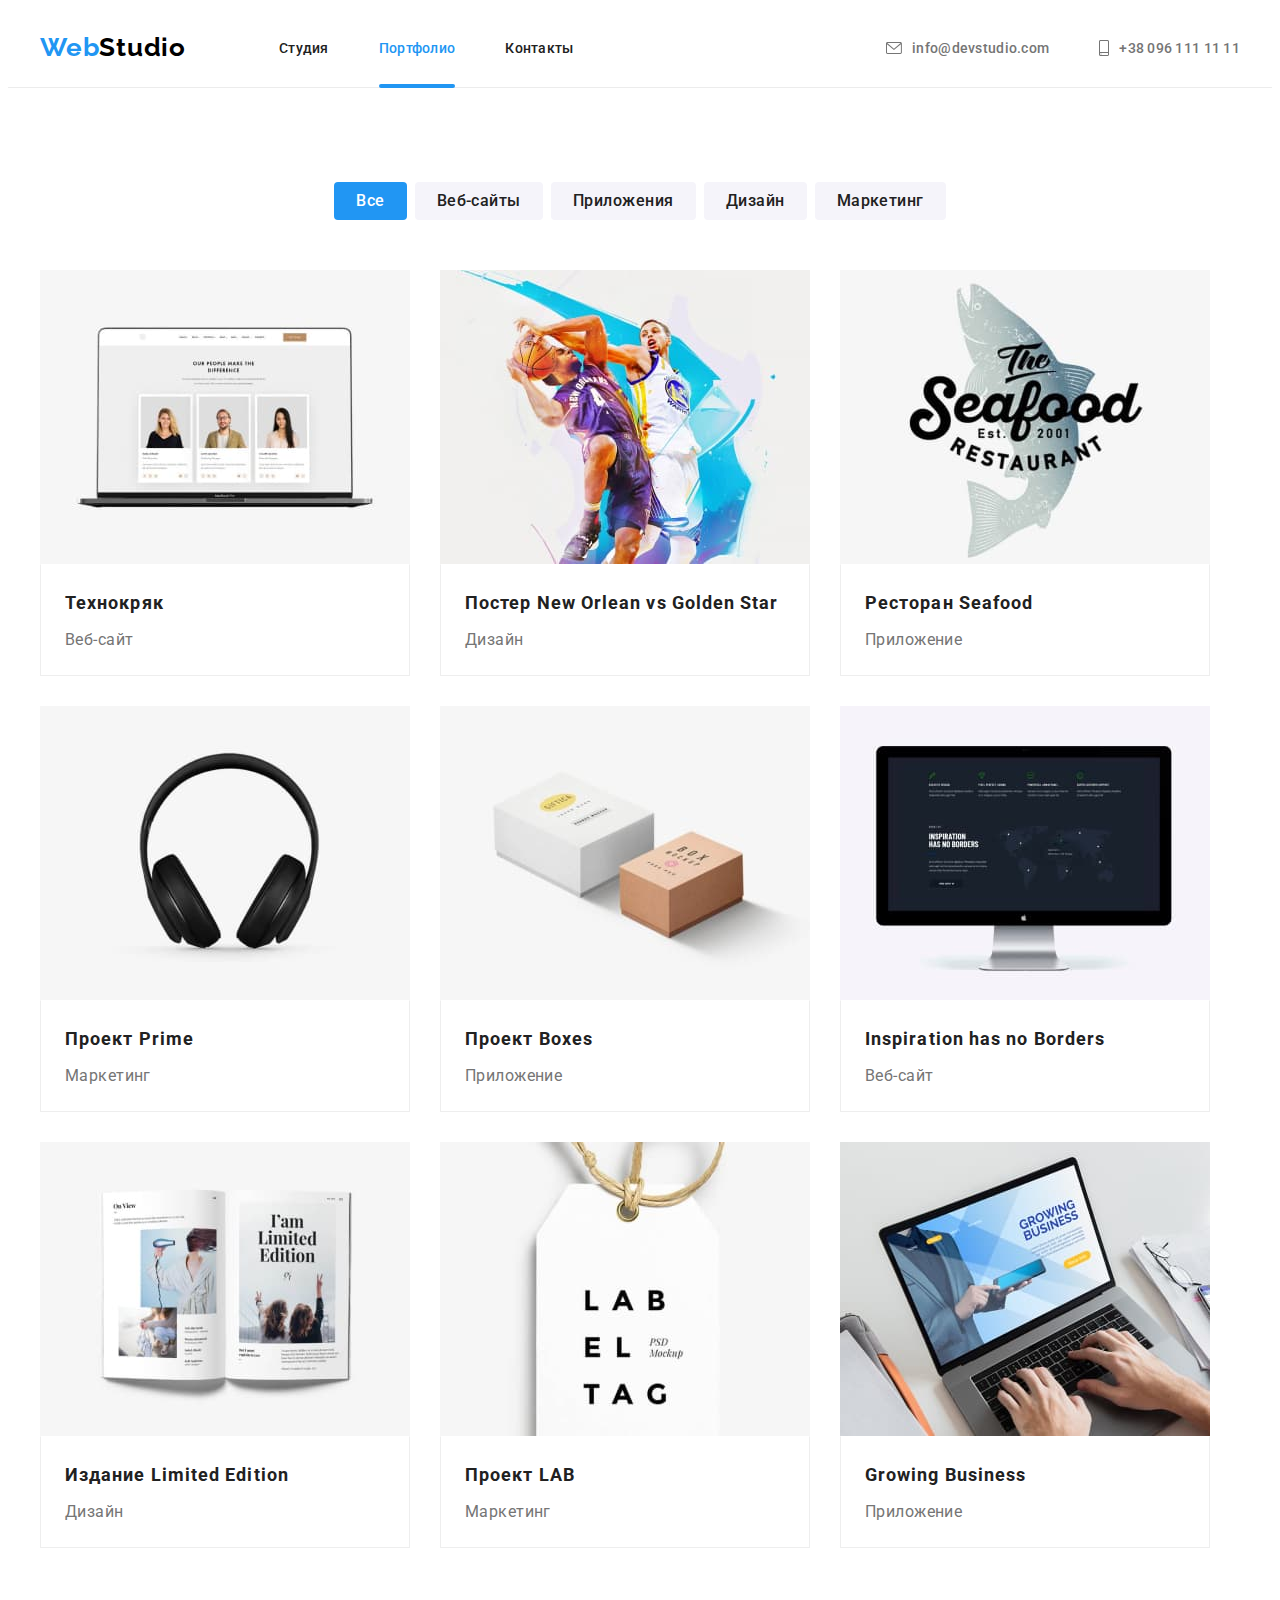
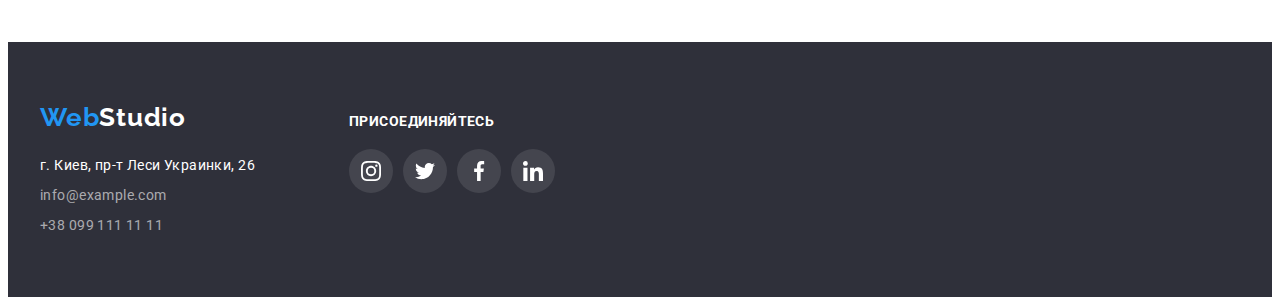
==== portfolio.html @ 2c1c2d13 "Створює проект для HW6" ====
<!DOCTYPE html>
<html lang="ru">

<head>
   <meta charset="UTF-8" />
   <meta http-equiv="X-UA-Compatible" content="IE=edge" />
   <meta name="viewport" content="width=device-width, initial-scale=1.0" />
   <title>WebStudio</title>

   <link rel="preconnect" href="https://fonts.googleapis.com" />
   <link rel="preconnect" href="https://fonts.gstatic.com" crossorigin />
   <link
      href="https://fonts.googleapis.com/css2?family=Raleway:wght@700&family=Roboto:wght@400;500;700;900&display=swap"
      rel="stylesheet" />
   <link rel="stylesheet" href="https://cdnjs.cloudflare.com/ajax/libs/modern-normalize/1.1.0/modern-normalize.min.css"
      integrity="sha512-wpPYUAdjBVSE4KJnH1VR1HeZfpl1ub8YT/NKx4PuQ5NmX2tKuGu6U/JRp5y+Y8XG2tV+wKQpNHVUX03MfMFn9Q=="
      crossorigin="anonymous" referrerpolicy="no-referrer" />
   <link rel="stylesheet" href="./css/styles.css" />
</head>

<body>
   <!-- Шапка сайта -->
   <header class="header">
      <div class="container header-container">
         <a href="./index.html" class="logo link">Web<span class="logo2">Studio</span></a>
         <nav>
            <ul class="nav-list list">
               <li class="nav-list-item">
                  <a href="./index.html" class="link nav-link">Студия</a>
               </li>
               <li class="nav-list-item">
                  <a href="./portfolio.html" class="link nav-link current">Портфолио</a>
               </li>
               <li class="nav-list-item"><a href="" class="link nav-link">Контакты</a></li>
            </ul>
         </nav>
         <ul class="list header-contact">
            <li class="header-contact-item">
               <a href="mailto:info@devstudio.com" class="link nav-link-mail">
                  <svg class="header-contact-icon" width="16" height="12">
                     <use href="./images/icons.svg#icon-envelope"></use>
                  </svg>
                  info@devstudio.com
               </a>
            </li>
            <li class="header-contact-item">
               <a href="tel:+380961111111" class="link nav-link-tel">
                  <svg class="header-contact-icon" width="10" height="16">
                     <use href="./images/icons.svg#icon-smartphone"></use>
                  </svg>
                  +38 096 111 11 11
               </a>
            </li>
         </ul>
      </div>
   </header>
   <!-- Основной контент -->
   <main>
      <!-- Портфолио с примерами работ -->
      <section class="portfolio">
         <div class="container portfolio-container">
            <h1 class="portfolio-title">Портфолио с примерами работ</h1>
            <!-- Кнопки фильтра -->
            <ul class="list button-list">
               <li class="button-list-item">
                  <button type="button" class="filter-btn btn-current">Все</button>
               </li>
               <li class="button-list-item">
                  <button type="button" class="filter-btn">Веб-сайты</button>
               </li>
               <li class="button-list-item">
                  <button type="button" class="filter-btn">Приложения</button>
               </li>
               <li class="button-list-item">
                  <button type="button" class="filter-btn">Дизайн</button>
               </li>
               <li class="button-list-item">
                  <button type="button" class="filter-btn">Маркетинг</button>
               </li>
            </ul>
            <!-- Галерея с примерами работ -->
            <ul class="list portfolio-list">
               <li class="portfolio-list-item">
                  <a href="" class="portfolio-item link">
                     <img src="./images/sample1.jpg" alt="Фото ноутбука, на котором отображается сайт" width="370" />
                     <div class="overflow-hidden">
                        <div class="overlay">Технокряк это современная площадка распространения коронавируса. Компании
                           используют эту платформу для цифрового шпионажа и атак на защищённые сервера конкурентов.
                        </div>
                     </div>

                     <div class="card-title">
                        <h2 class="portfolio-item-title">Технокряк</h2>
                        <p class="portfolio-item-text">Веб-сайт</p>
                     </div>
                  </a>
               </li>
               <li class="portfolio-list-item">
                  <a href="" class="portfolio-item link">
                     <img src="./images/sample2.jpg" alt="Постер с двумя баскетболистами, которые борются за мяч"
                        width="370" />
                     <div class="overflow-hidden">
                        <div class="overlay">Технокряк это современная площадка распространения коронавируса. Компании
                           используют эту платформу для цифрового шпионажа и атак на защищённые сервера конкурентов.
                        </div>
                     </div>
                     <div class="card-title">
                        <h2 class="portfolio-item-title">Постер New Orlean vs Golden Star</h2>
                        <p class="portfolio-item-text">Дизайн</p>
                     </div>
                  </a>
               </li>
               <li class="portfolio-list-item">
                  <a href="" class="portfolio-item link">
                     <img src="./images/sample3.jpg"
                        alt="Изображение логотипа ресторана, на котором есть рыба и название ресторана" width="370" />
                     <div class="overflow-hidden">
                        <div class="overlay">Технокряк это современная площадка распространения коронавируса. Компании
                           используют эту платформу для цифрового шпионажа и атак на защищённые сервера конкурентов.
                        </div>
                     </div>
                     <div class="card-title">
                        <h2 class="portfolio-item-title">Ресторан Seafood</h2>
                        <p class="portfolio-item-text">Приложение</p>
                     </div>
                  </a>
               </li>
               <li class="portfolio-list-item">
                  <a href="" class="portfolio-item link">
                     <img src="./images/sample4.jpg" alt="Фото наушников" width="370" />
                     <div class="overflow-hidden">
                        <div class="overlay">Технокряк это современная площадка распространения коронавируса. Компании
                           используют эту платформу для цифрового шпионажа и атак на защищённые сервера конкурентов.
                        </div>
                     </div>
                     <div class="card-title">
                        <h2 class="portfolio-item-title">Проект Prime</h2>
                        <p class="portfolio-item-text">Маркетинг</p>
                     </div>
                  </a>
               </li>
               <li class="portfolio-list-item">
                  <a href="" class="portfolio-item link">
                     <img src="./images/sample5.jpg" alt="Изображение с двумя небольшими коробками" width="370" />
                     <div class="overflow-hidden">
                        <div class="overlay">Технокряк это современная площадка распространения коронавируса. Компании
                           используют эту платформу для цифрового шпионажа и атак на защищённые сервера конкурентов.
                        </div>
                     </div>
                     <div class="card-title">
                        <h2 class="portfolio-item-title">Проект Boxes</h2>
                        <p class="portfolio-item-text">Приложение</p>
                     </div>
                  </a>
               </li>
               <li class="portfolio-list-item">
                  <a href="" class="portfolio-item link">
                     <img src="./images/sample6.jpg" alt="Изображение монитора, на котором отображается страница сайта"
                        width="370" />
                     <div class="overflow-hidden">
                        <div class="overlay">Технокряк это современная площадка распространения коронавируса. Компании
                           используют эту платформу для цифрового шпионажа и атак на защищённые сервера конкурентов.
                        </div>
                     </div>
                     <div class="card-title">
                        <h2 class="portfolio-item-title" lang="en">
                           Inspiration has no Borders
                        </h2>
                        <p class="portfolio-item-text">Веб-сайт</p>
                     </div>
                  </a>
               </li>
               <li class="portfolio-list-item">
                  <a href="" class="portfolio-item link">
                     <img src="./images/sample7.jpg" alt="Фото раскрытого журнала" width="370" />
                     <div class="overflow-hidden">
                        <div class="overlay">Технокряк это современная площадка распространения коронавируса. Компании
                           используют эту платформу для цифрового шпионажа и атак на защищённые сервера конкурентов.
                        </div>
                     </div>
                     <div class="card-title">
                        <h2 class="portfolio-item-title">Издание Limited Edition</h2>
                        <p class="portfolio-item-text">Дизайн</p>
                     </div>
                  </a>
               </li>
               <li class="portfolio-list-item">
                  <a href="" class="portfolio-item link">
                     <img src="./images/sample8.jpg" alt="Фото бирки" />
                     <div class="overflow-hidden">
                        <div class="overlay">Технокряк это современная площадка распространения коронавируса. Компании
                           используют эту платформу для цифрового шпионажа и атак на защищённые сервера конкурентов.
                        </div>
                     </div>
                     <div class="card-title">
                        <h2 class="portfolio-item-title">Проект LAB</h2>
                        <p class="portfolio-item-text">Маркетинг</p>
                     </div>
                  </a>
               </li>
               <li class="portfolio-list-item">
                  <a href="" class="portfolio-item link">
                     <img src="./images/sample9.jpg" alt="Мужские руки нажимают кнопки на ноутбуке" width="370" />
                     <div class="overflow-hidden">
                        <div class="overlay">Технокряк это современная площадка распространения коронавируса. Компании
                           используют эту платформу для цифрового шпионажа и атак на защищённые сервера конкурентов.
                        </div>
                     </div>
                     <div class="card-title">
                        <h2 class="portfolio-item-title">Growing Business</h2>
                        <p class="portfolio-item-text">Приложение</p>
                     </div>
                  </a>
               </li>
            </ul>
         </div>
      </section>
   </main>
   <!-- Футер -->
   <footer class="footer">
      <div class="container footer-container">
         <div>
            <a href="./index.html" class="logo link logo-footer">Web<span class="footer-logo2">Studio</span></a>
            <address class="address">
               <ul class="list address-list">
                  <li class="address-list-item">
                     <a href="https://www.google.com/maps/place/%D0%B1%D1%83%D0%BB%D1%8C%D0%B2%D0%B0%D1%80+%D0%9B%D0%B5%D1%81%D1%96+%D0%A3%D0%BA%D1%80%D0%B0%D1%97%D0%BD%D0%BA%D0%B8,+26,+%D0%9A%D0%B8%D1%97%D0%B2,+02000/@50.4262953,30.5384616,18z/data=!4m13!1m7!3m6!1s0x40d4cf0e033ecbe9:0x57a4dffefec77da0!2z0LHRg9C70YzQstCw0YAg0JvQtdGB0ZYg0KPQutGA0LDRl9C90LrQuCwgMjYsINCa0LjRl9CyLCAwMjAwMA!3b1!8m2!3d50.4265807!4d30.5383858!3m4!1s0x40d4cf0e033ecbe9:0x57a4dffefec77da0!8m2!3d50.4265807!4d30.5383858?hl=uk"
                        target="_blank" class="link footer-link">
                        г. Киев, пр-т Леси Украинки, 26
                     </a>
                  </li>
                  <li class="address-list-item">
                     <a href="mailto:info@example.com" class="link footer-link transparency">info@example.com</a>
                  </li>
                  <li class="address-list-item">
                     <a href="tel:+380991111111" class="link footer-link transparency">+38 099 111 11 11</a>
                  </li>
               </ul>
            </address>
         </div>
         <div class="join">
            <h3 class="join-title">Присоединяйтесь</h2>
               <ul class="join-social-list">
                  <li class="social-list-item list">
                     <a href="" class="join-list-link link">
                        <svg class="join-social-icon" width="20" height="20">
                           <use href="./images/icons.svg#icon-instagram"></use>
                        </svg>
                     </a>
                  </li>
                  <li class="social-list-item list">
                     <a href="" class="join-list-link link">
                        <svg class="join-social-icon" width="20" height="20">
                           <use href="./images/icons.svg#icon-twitter"></use>
                        </svg>
                     </a>
                  </li>
                  <li class="social-list-item list">
                     <a href="" class="join-list-link link">
                        <svg class="join-social-icon" width="20" height="20">
                           <use href="./images/icons.svg#icon-facebook"></use>
                        </svg>
                     </a>
                  </li>
                  <li class="social-list-item list">
                     <a href="" class="join-list-link link">
                        <svg class="join-social-icon" width="20" height="20">
                           <use href="./images/icons.svg#icon-linkedin"></use>
                        </svg>
                     </a>
                  </li>
               </ul>
         </div>
      </div>
   </footer>
</body>

</html>
---- css/styles.css ----
:root {
  --bg-color: #ffffff;
  --title-text-color: #212121;
  --content-text-color: #757575;
  --text-hover-color: #2196f3;
  --btn-color: #2196f3;
  --btn-filter-color: #f5f4fa;
  --btn-color-hover: #188ce8;
  --btn-text-first-color: #ffffff;
  --btn-text-second-color: #212121;
  --logo2-color: #000000;
  --logo2-color-footer: #ffffff;
  --color-transparency: rgba(255, 255, 255, 0.6);
  --hero-bg-color: #c4c4c4;
  --hero-gradient: rgba(47, 48, 58, 0.4);
  --header-border-color: #ececec;
  --team-bg-color: #f5f4fa;
  --advantage-item-bg: #f5f4fa;
  --team-icon-color: #afb1b8;
  --team-icon-color-hover: #ffffff;
  --team-icon-bg-color-hover: #2196f3;
  --clients-item: #afb1b8;
  --clients-item-hover: #2196f3;
  --footer-bg-color: #2f303a;
  --join-icon-bg-color: rgba(255, 255, 255, 0.1);
  --cubic: cubic-bezier(0.4, 0, 0.2, 1);
}

body {
  font-family: 'Roboto', sans-serif;
  color: var(--content-text-color);
  font-size: 14px;
  font-weight: 400;
  letter-spacing: 0.03em;
  background-color: var(--bg-color);
}

/* ----------Убирает подчеркивание с линков---------- */
.link {
  text-decoration: none;
}
/* -----------Убирает маркеры в списках------------ */
.list {
  list-style: none;
}

/*------------- Делает картинки блочными элементами------------ */
img {
  display: block;
}

/* ----Сбрасывает отступы у заголовков, абзацев и списков---- */
p,
h1,
h2,
h3,
h4,
h5,
h6 {
  margin: 0;
}

ul {
  margin: 0;
  padding: 0;
}
/* ------------Контейнер ----------------*/
.container {
  width: 1200px;
  padding-left: 15px;
  padding-right: 15px;
  margin: 0 auto;
  /* outline: 1px solid black; */
}

/* ---------------LOGO-------------- */
.logo {
  margin-right: 93px;
  font-family: Raleway;
  font-weight: 700;
  font-size: 26px;
  line-height: calc(31 / 26);
  letter-spacing: 0.03em;
  color: var(--text-hover-color);
}

.logo2 {
  color: var(--logo2-color);
}

.footer-logo2 {
  color: var(--logo2-color-footer);
}

/* ------------------NAVIGATION------------------- */
.header {
  border-bottom: 1px solid var(--header-border-color);
}

.header-container {
  display: flex;
  align-items: center;
}

.nav-list {
  display: flex;
}

/* .nav-list-item {
} */

.header-contact {
  display: flex;
  align-items: center;
  margin-left: auto;
}

.header-contact-item:last-child {
  margin-left: 50px;
}

.nav-link {
  display: block;
  position: relative;
  padding-top: 32px;
  padding-bottom: 31px;
  font-weight: 500;
  line-height: calc(16 / 14);
  letter-spacing: 0.02em;
  color: var(--title-text-color);
  transition-property: color;
  transition-duration: 250ms;
  transition-timing-function: cubic-bezier(0.4, 0, 0.2, 1);
}
.nav-list-item:not(:last-child) {
  margin-right: 50px;
}

.nav-link:hover,
.nav-link:focus,
.nav-link-mail:hover,
.nav-link-mail:focus,
.nav-link-tel:hover,
.nav-link-tel:focus {
  color: var(--text-hover-color);
}

.nav-link-mail,
.nav-link-tel {
  display: flex;
  align-items: center;
  padding-top: 32px;
  padding-bottom: 31px;
  font-family: 'Roboto', sans-serif;
  font-weight: 500;
  font-size: 14px;
  line-height: calc(16 / 14);
  letter-spacing: 0.02em;
  color: var(--content-text-color);
  transition-property: color;
  transition-duration: 250ms;
  transition-timing-function: cubic-bezier(0.4, 0, 0.2, 1);
}

.header-contact-icon {
  margin-right: 10px;
  fill: currentColor;
}

.current {
  color: var(--text-hover-color);
}

.current::after {
  content: '';
  display: block;
  position: absolute;
  width: 100%;
  height: 4px;
  margin-top: 28px;
  background-color: var(--text-hover-color);
  border-radius: 2px;
}

/* -------------------HERO------------------ */

.hero {
  padding-top: 200px;
  padding-bottom: 200px;
  background-color: var(--hero-bg-color);
  background-image: linear-gradient(var(--hero-gradient), var(--hero-gradient)),
    url('../images/hero.jpg');
  background-repeat: no-repeat;
  background-position: center;
  background-size: 1600px;
}

.hero-title {
  margin: 0 auto 30px;
  width: 696px;
  font-weight: 900;
  font-size: 44px;
  line-height: calc(60 / 44);
  text-align: center;
  letter-spacing: 0.06em;
  text-transform: uppercase;
  color: var(--bg-color);
}

.hero-btn {
  display: block;
  margin: 0 auto;
  cursor: pointer;
  width: 200px;
  height: 50px;
  border-radius: 4px;
  background-color: var(--btn-color);
  border: none;
  font-family: Roboto;
  font-weight: 700;
  font-size: 16px;
  line-height: calc(30 / 16);
  text-align: center;
  letter-spacing: 0.06em;
  color: var(--btn-text-first-color);
  transition-property: background-color;
  transition-duration: 250ms;
  transition-timing-function: cubic-bezier(0.4, 0, 0.2, 1);
}

.hero-btn:focus,
.hero-btn:hover {
  background-color: var(--btn-color-hover);
}

/* ---------------ADVANTAGES------------- */
.advantage {
  padding-top: 94px;
}

.advantage-list {
  display: flex;
}

.advantage-item {
  width: 270px;
}

.advantage-icon-bg {
  display: flex;
  padding-top: 25px;
  padding-right: 100px;
  padding-bottom: 25px;
  padding-left: 100px;
  height: 120px;
  margin-bottom: 30px;
  background-color: var(--advantage-item-bg);
  border-radius: 4px;
}

.advantage-item:not(:last-child) {
  margin-right: 30px;
}

.advantage-title {
  position: absolute;
  white-space: nowrap;
  width: 1px;
  height: 1px;
  overflow: hidden;
  border: 0;
  padding: 0;
  clip: rect(0 0 0 0);
  clip-path: inset(50%);
  margin: -1px;
}

.advantage-item-title {
  margin-bottom: 10px;
  font-weight: 700;
  line-height: calc(16 / 14);
  text-transform: uppercase;
  color: var(--title-text-color);
}

.advantage-item-text {
  line-height: calc(24 / 14);
}

/* -------------OUR WORK------------- */
.work {
  padding-top: 94px;
  padding-bottom: 94px;
}

.work-title {
  margin-bottom: 50px;
  text-align: center;
  font-weight: 700;
  font-size: 36px;
  line-height: calc(42 / 36);
  color: var(--title-text-color);
}

.work-list {
  display: flex;
}

.work-list-item {
  position: relative;
}

.work-list-item:not(:last-child) {
  margin-right: 30px;
}

.work-item-title {
  position: absolute;
  width: 100%;
  bottom: 0;
  font-style: normal;
  font-weight: 700;
  font-size: 14px;
  line-height: calc(16 / 14);
  text-align: center;
  text-transform: uppercase;
  color: var(--btn-text-first-color);
  padding-top: 27px;
  padding-bottom: 27px;
  background-color: rgba(47, 48, 58, 0.8);
}

/* ---------------OUR TEAM----------- */
.team {
  padding-top: 94px;
  padding-bottom: 94px;
  background-color: var(--team-bg-color);
}

.team-title {
  text-align: center;
  margin-bottom: 50px;
  font-weight: 700;
  font-size: 36px;
  line-height: calc(42 / 36);
  color: var(--title-text-color);
}

.team-list {
  display: flex;
}

.team-list-item {
  width: 270px;
}

.team-list-item:not(:last-child) {
  margin-right: 30px;
}

.team-card-title {
  padding-top: 30px;
  padding-bottom: 30px;
  padding-left: 32px;
  padding-right: 32px;
  background-color: #ffffff;
  box-shadow: 0px 1px 3px rgba(0, 0, 0, 0.12), 0px 1px 1px rgba(0, 0, 0, 0.14),
    0px 2px 1px rgba(0, 0, 0, 0.2);
  border-radius: 0px 0px 4px 4px;
}
.team-list-img {
  box-shadow: 0px 1px 3px rgba(0, 0, 0, 0.12), 0px 1px 1px rgba(0, 0, 0, 0.14),
    0px 2px 1px rgba(0, 0, 0, 0.2);
}

.team-item-title {
  text-align: center;
  margin-bottom: 10px;
  font-weight: 500;
  font-size: 16px;
  line-height: calc(19 / 16);
  color: var(--title-text-color);
}
.team-item-text {
  text-align: center;
  font-size: 16px;
  line-height: calc(19 / 16);
}

.team-card-social-list {
  display: flex;
  justify-content: center;
  margin-top: 16px;
}

.social-list-item:not(:last-child) {
  margin-right: 10px;
}

.social-list-link {
  display: flex;
  justify-content: center;
  align-items: center;
  width: 44px;
  height: 44px;
  border-radius: 50%;
  background-color: var(--bg-color);
  color: var(--team-icon-color);
  transition: background-color 250ms cubic-bezier(0.4, 0, 0.2, 1),
    color 250ms cubic-bezier(0.4, 0, 0.2, 1);
}

.social-list-link:hover,
.social-list-link:focus {
  background-color: var(--team-icon-bg-color-hover);
  color: var(--bg-color);
}

.team-social-icon {
  fill: currentColor;
}

/* --------------CLIENTS-------------- */

.clients {
  padding-top: 94px;
  padding-bottom: 94px;
  background-color: var(--bg-color);
}

.clients-title {
  text-align: center;
  margin-bottom: 50px;
  font-weight: 700;
  font-size: 36px;
  line-height: calc(42 / 36);
  color: var(--title-text-color);
}

.clients-list {
  display: flex;
}

.clients-list-item {
  width: 170px;
  height: 92px;
}

.clients-list-item:not(:last-child) {
  margin-right: 30px;
}

.clients-list-link {
  display: flex;
  width: 100%;
  height: 100%;
  justify-content: center;
  align-items: center;
  border: 1px solid var(--clients-item);
  border-radius: 4px;
  color: var(--clients-item);
  transition: border 250ms cubic-bezier(0.4, 0, 0.2, 1), color 250ms cubic-bezier(0.4, 0, 0.2, 1);
}

.clients-list-link:hover,
.clients-list-link:focus {
  border: 1px solid var(--clients-item-hover);
  color: var(--clients-item-hover);
}

.clients-icon {
  fill: currentColor;
}

/* ------------   FOOTER------------- */
.footer {
  padding-top: 60px;
  padding-bottom: 60px;
  background-color: var(--footer-bg-color);
}

.footer-container {
  display: flex;
  align-items: baseline;
}

.join {
  margin-left: 70px;
}

.join-social-list {
  display: flex;
  justify-content: center;
}

.join-list-link {
  display: flex;
  justify-content: center;
  align-items: center;
  width: 44px;
  height: 44px;
  border-radius: 50%;
  background-color: var(--join-icon-bg-color);
  color: var(--team-icon-color);
  transition-property: background-color;
  transition-duration: 250ms;
  transition-timing-function: cubic-bezier(0.4, 0, 0.2, 1);
}

.join-list-link:hover,
.join-list-link:focus {
  background-color: var(--team-icon-bg-color-hover);
}

.join-social-icon {
  fill: var(--logo2-color-footer);
}

.address {
  margin-top: 20px;
}

.address-list-item:not(:last-child) {
  margin-bottom: 6px;
}

.footer-link {
  font-style: normal;
  line-height: calc(24 / 14);
  color: var(--btn-text-first-color);
  transition-property: color;
  transition-duration: 250ms;
  transition-timing-function: cubic-bezier(0.4, 0, 0.2, 1);
}

.footer-link:hover,
.footer-link:focus {
  color: var(--text-hover-color);
}

.transparency {
  color: var(--color-transparency);
}

.join-title {
  margin-bottom: 20px;
  font-weight: 700;
  font-size: 14px;
  line-height: calc(16 / 14);
  text-transform: uppercase;
  color: var(--logo2-color-footer);
}

/* ------------BACKDROP AND MODAL----------------- */

.backdrop {
  position: fixed;
  top: 0;
  left: 0;
  width: 100%;
  height: 100%;
  background-color: rgba(0, 0, 0, 0.2);
  opacity: 1;
  transition: opacity 250ms var(--cubic);
}

.backdrop.is-hidden {
  visibility: hidden;
  opacity: 0;
  pointer-events: none;
}

.backdrop.is-hidden .modal {
  transform: translate(-50%, -50%) translateY(-40px);
}

.modal {
  position: absolute;
  width: 528px;
  height: 581px;
  top: 50%;
  left: 50%;
  transform: translate(-50%, -50%) translateY(0px);
  background-color: var(--bg-color);
  box-shadow: 0px 1px 3px rgba(0, 0, 0, 0.12), 0px 1px 1px rgba(0, 0, 0, 0.14),
    0px 2px 1px rgba(0, 0, 0, 0.2);
  border-radius: 4px;
  transition: transform 250ms var(--cubic);
}

.icon-close-modal {
  display: flex;
  justify-content: center;
  align-items: center;
  position: absolute;
  top: 8px;
  right: 8px;
  width: 30px;
  height: 30px;
  padding: 0;
  border-radius: 50%;
  background-color: var(--bg-color);
  border: 1px solid rgba(0, 0, 0, 0.1);
}

/* -----------------PORTFOLIO--------------------- */

.portfolio {
  padding-top: 94px;
  padding-bottom: 94px;
}

.portfolio-list {
  display: flex;
  flex-wrap: wrap;
  margin-top: -30px;
  margin-left: -30px;
}

.portfolio-list > .portfolio-list-item {
  flex-basis: calc(100% / var(--number-of-cards) - 30px);
  margin-top: 30px;
  margin-left: 30px;
}
/* ----------FILTER BUTTON---------- */

.button-list {
  display: flex;
  justify-content: center;
  margin-bottom: 50px;
}

.button-list-item:not(:last-child) {
  margin-right: 8px;
}

.filter-btn {
  padding-top: 6px;
  padding-right: 22px;
  padding-bottom: 6px;
  padding-left: 22px;
  cursor: pointer;
  border-radius: 4px;
  background-color: var(--btn-filter-color);
  border: none;
  font-family: Roboto;
  font-weight: 500;
  font-size: 16px;
  line-height: calc(26 / 16);
  text-align: center;
  letter-spacing: 0.03em;
  color: var(--title-text-color);
  transition: background-color 250ms var(--cubic), color 250ms var(--cubic),
    box-shadow 250ms var(--cubic);
}

.filter-btn:hover,
.filter-btn:focus {
  box-shadow: 0px 3px 1px rgba(0, 0, 0, 0.1), 0px 1px 2px rgba(0, 0, 0, 0.08),
    0px 2px 2px rgba(0, 0, 0, 0.12);
  background-color: var(--btn-color);
  color: var(--btn-text-first-color);
}

.btn-current {
  background-color: var(--btn-color);
  color: var(--btn-text-first-color);
}
/* --------------PORTFOLIO TITLE----------------- */
.portfolio-title {
  position: absolute;
  white-space: nowrap;
  width: 1px;
  height: 1px;
  overflow: hidden;
  border: 0;
  padding: 0;
  clip: rect(0 0 0 0);
  clip-path: inset(50%);
  margin: -1px;
}

/* ---------------PORTFOLIO ITEMS----------------- */

.card-title {
  padding-top: 20px;
  padding-left: 24px;
  padding-right: 24px;
  padding-bottom: 20px;
  border: 1px solid #eeeeee;
  border-top-color: transparent;
}

.portfolio-item {
  display: block;
  position: relative;
  transition: box-shadow 250ms var(--cubic);
}

.overflow-hidden {
  position: absolute;
  top: 0;
  left: 0;
  width: 100%;
  height: 294px;
  overflow: hidden;
}

.overlay {
  padding: 63px 24px;
  font-size: 18px;
  line-height: calc(28 / 18);
  color: var(--btn-text-first-color);
  background-color: rgba(33, 150, 243, 0.9);
  transform: translateY(100%);
  transition: transform 250ms var(--cubic);
}

.portfolio-item:hover {
  box-shadow: 0px 1px 1px rgba(0, 0, 0, 0.12), 0px 4px 4px rgba(0, 0, 0, 0.06),
    1px 4px 6px rgba(0, 0, 0, 0.16);
}

.portfolio-item:hover .overlay {
  transform: translateY(0%);
}

.portfolio-item-title {
  font-weight: 700;
  font-size: 18px;
  line-height: calc(36 / 18);
  letter-spacing: 0.06em;
  color: var(--title-text-color);
}

.portfolio-item-text {
  margin-top: 4px;
  font-size: 16px;
  line-height: calc(30 / 16);
  color: var(--content-text-color);
}
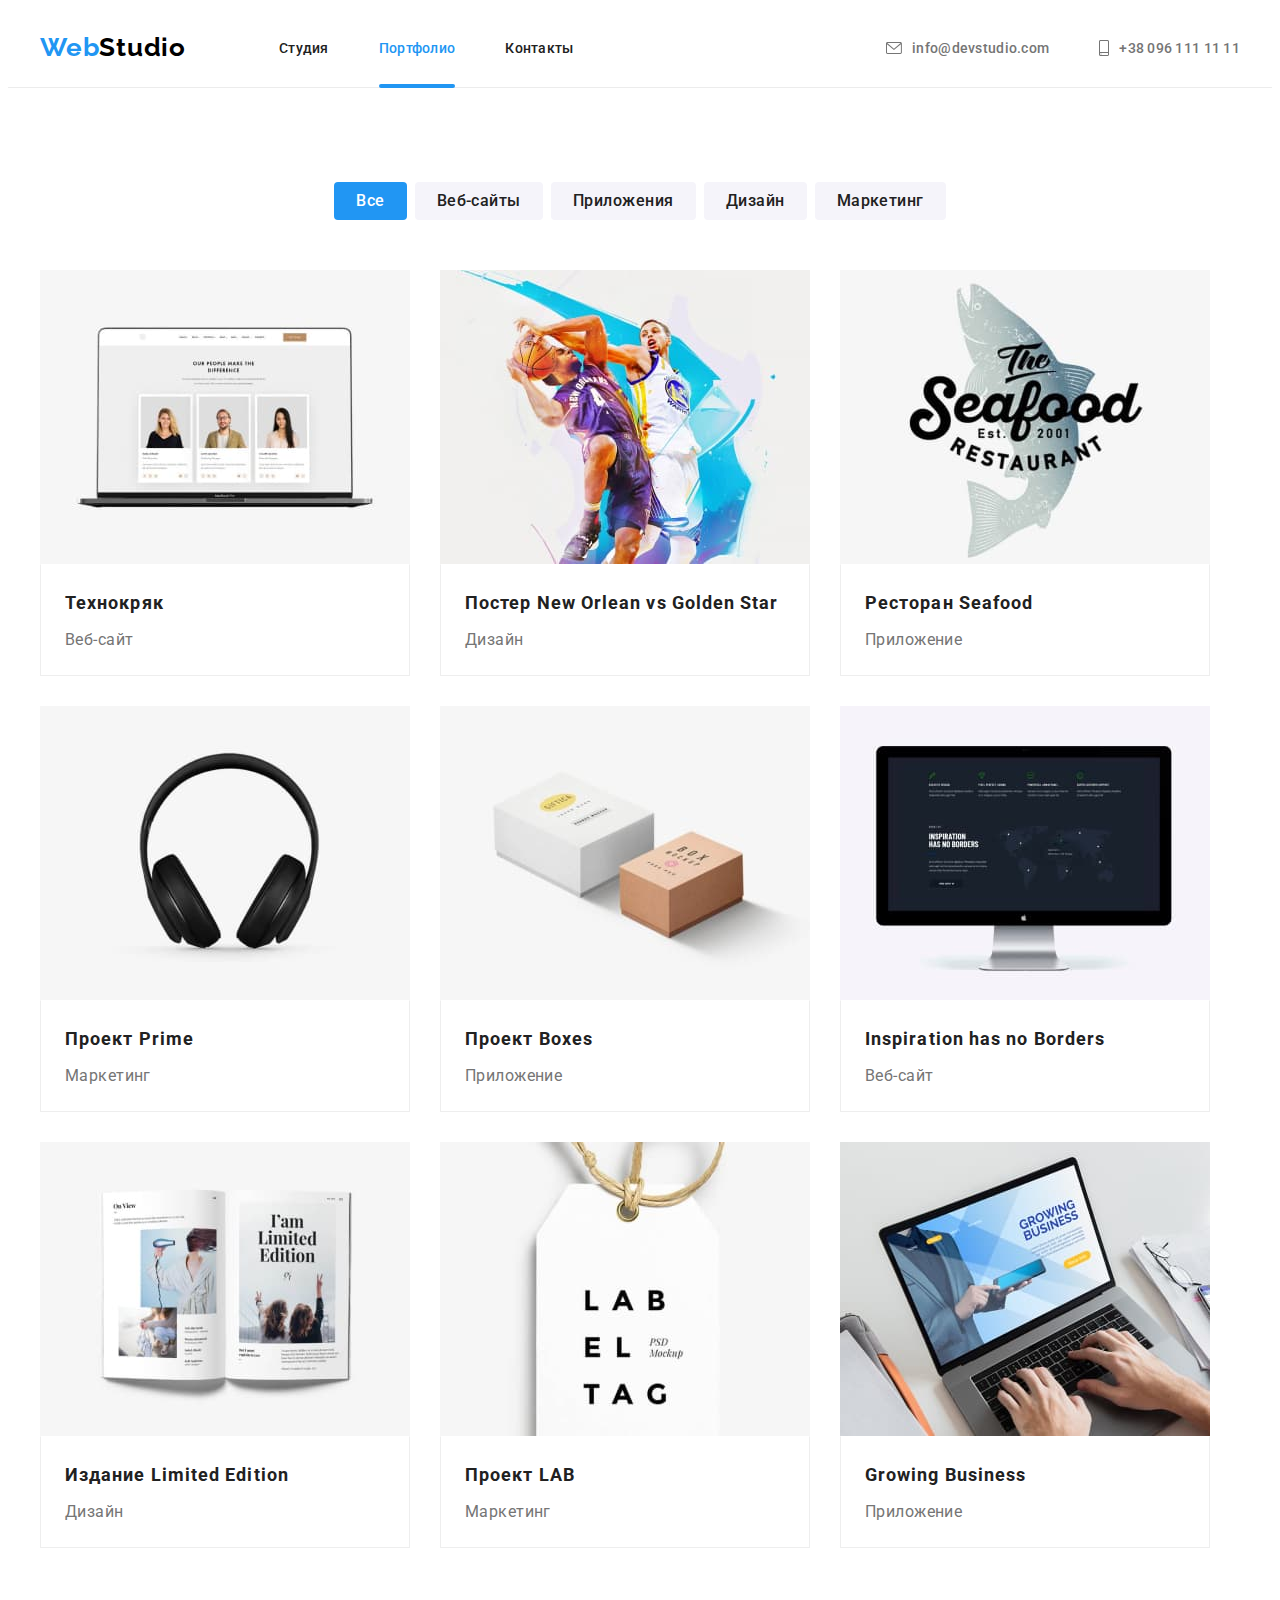
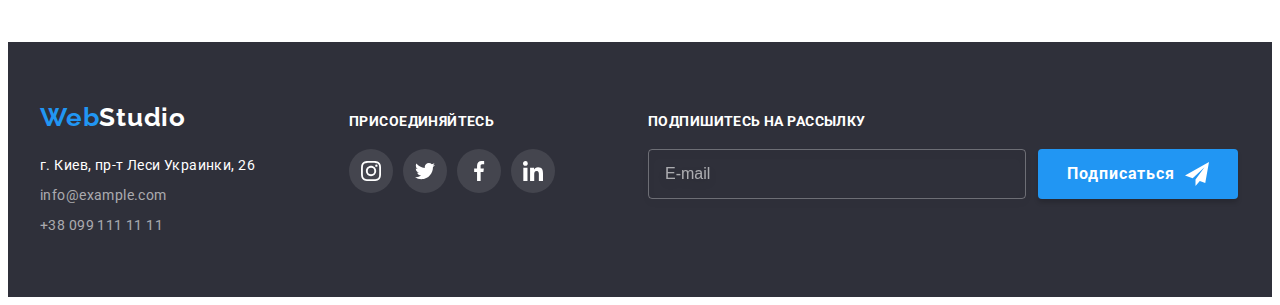
==== commit d39c2eb6: "Додає форму підписки в футер на сторінці "Портфоліо"" ====
--- a/portfolio.html
+++ b/portfolio.html
@@ -271,6 +271,25 @@
                   </li>
                </ul>
          </div>
+
+         <!-- Подписаться на рассылку -->
+        <div class="subscription">
+          <h3 class="subscription-title">Подпишитесь на рассылку</h3>
+          <form class="subscription-form">
+            <input
+              type="email"
+              name="subscription-mail"
+              class="subscription-mail"
+              placeholder="E-mail"
+            />
+            <button type="submit" class="subscription-btn">
+              Подписаться
+              <svg class="subscription-btn-icon" width="24" height="24">
+                <use href="./images/icons.svg#icon-subscription"></use>
+              </svg>
+            </button>
+          </form>
+        </div>
       </div>
    </footer>
 </body>
--- a/css/styles.css
+++ b/css/styles.css
@@ -484,6 +484,8 @@
   align-items: baseline;
 }
 
+/* ============== JOIN SOCIAL ============= */
+
 .join {
   margin-left: 70px;
 }
@@ -516,6 +518,63 @@
   fill: var(--logo2-color-footer);
 }
 
+/* ============= SUBSCRIPTION ================= */
+.subscription {
+  margin-left: 93px;
+}
+
+.subscription-form {
+  display: flex;
+}
+
+.subscription-mail {
+  width: 358px;
+  margin-right: 12px;
+  padding-left: 16px;
+  font-size: 16px;
+  line-height: calc(20 / 16);
+  color: var(--color-transparency);
+  border: 1px solid rgba(255, 255, 255, 0.3);
+  filter: drop-shadow(0px 4px 4px rgba(0, 0, 0, 0.15));
+  border-radius: 4px;
+  background-color: transparent;
+}
+
+.subscription-mail::placeholder {
+  font-size: 16px;
+  line-height: calc(20 / 16);
+  color: var(--color-transparency);
+}
+.subscription-btn {
+  display: flex;
+  justify-content: center;
+  align-items: center;
+  cursor: pointer;
+  width: 200px;
+  height: 50px;
+  padding: 0;
+  margin: 0;
+  border-radius: 4px;
+  background-color: var(--btn-color);
+  border: none;
+  box-shadow: 0px 4px 4px rgba(0, 0, 0, 0.15);
+  font-family: Roboto;
+  font-weight: 700;
+  font-size: 16px;
+  line-height: calc(30 / 16);
+  text-align: center;
+  letter-spacing: 0.06em;
+  color: var(--btn-text-first-color);
+
+  transition-property: background-color;
+  transition-duration: 250ms;
+  transition-timing-function: cubic-bezier(0.4, 0, 0.2, 1);
+}
+
+.subscription-btn-icon {
+  margin-left: 10px;
+}
+
 .address {
   margin-top: 20px;
 }
@@ -542,7 +601,8 @@
   color: var(--color-transparency);
 }
 
-.join-title {
+.join-title,
+.subscription-title {
   margin-bottom: 20px;
   font-weight: 700;
   font-size: 14px;
